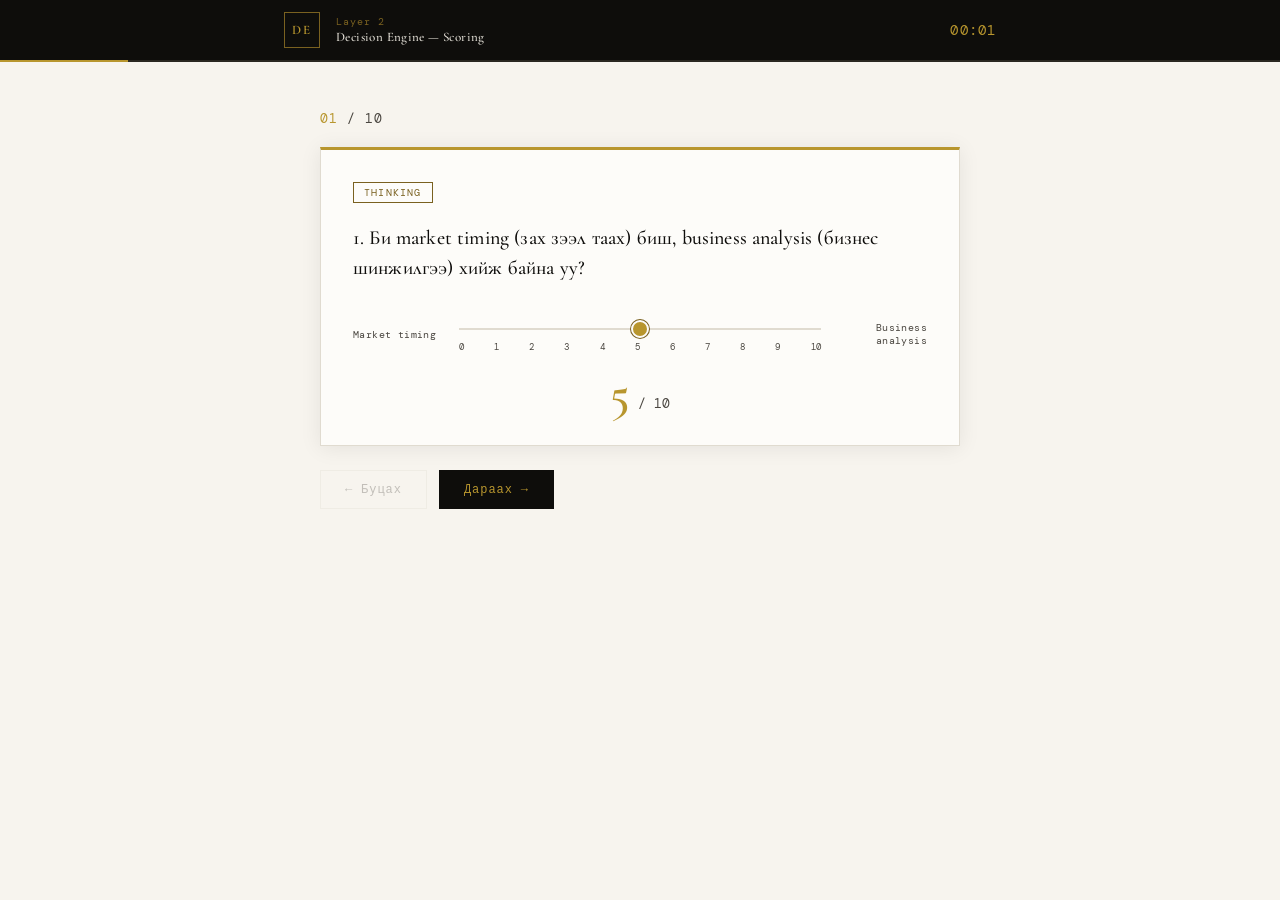
==== templates/index.html @ 74776eb3 "first commit" ====
<!DOCTYPE html>
<html lang="mn">
<head>
<meta charset="UTF-8">
<meta name="viewport" content="width=device-width, initial-scale=1.0">
<title>Decision Engine — Scoring</title>
<link rel="preconnect" href="https://fonts.googleapis.com">
<link href="https://fonts.googleapis.com/css2?family=Cormorant+Garamond:wght@400;500;600&family=DM+Mono:wght@300;400&display=swap" rel="stylesheet">
<link rel="stylesheet" href="/static/css/style.css">
</head>
<body>
<div class="app">

  <header class="app-header">
    <div class="header-inner">
      <div class="logo-mark">DE</div>
      <div class="header-title">
        <span class="header-layer">Layer 2</span>
        <span class="header-name">Decision Engine — Scoring</span>
      </div>
      <div class="header-timer" id="timer">00:00</div>
    </div>
    <div class="progress-track">
      <div class="progress-fill" id="progressFill"></div>
    </div>
  </header>

  <!-- QUIZ -->
  <main class="main" id="quizView">
    <div class="quiz-shell">
      <div class="q-counter">
        <span id="qNum">01</span><span class="q-total"> / 10</span>
      </div>
      <div class="q-card">
        <div class="q-meta-row">
          <span class="q-cat" id="qCat"></span>
        </div>
        <p class="q-text" id="qText"></p>
        <div class="hard-fail-notice" id="qHardFail" style="display:none;"></div>
        <div class="slider-wrap">
          <span class="slider-lo" id="sliderLo"></span>
          <div class="slider-track-wrap">
            <input type="range" min="0" max="10" step="1" value="5" id="slider" class="slider">
            <div class="slider-pips">
              <span>0</span><span>1</span><span>2</span><span>3</span><span>4</span>
              <span>5</span><span>6</span><span>7</span><span>8</span><span>9</span><span>10</span>
            </div>
          </div>
          <span class="slider-hi" id="sliderHi"></span>
        </div>
        <div class="score-display">
          <span class="score-num" id="scoreNum">5</span>
          <span class="score-label">/ 10</span>
        </div>
      </div>
      <div class="nav-row">
        <button class="btn btn-ghost" id="btnBack" onclick="goBack()">← Буцах</button>
        <button class="btn btn-primary" id="btnNext" onclick="goNext()">Дараах →</button>
      </div>
    </div>
  </main>

  <!-- RESULT -->
  <main class="main hidden" id="resultView">
    <div class="result-shell">

      <div class="result-hero">
        <div class="result-score-wrap">
          <svg class="score-ring" viewBox="0 0 120 120">
            <circle class="ring-bg" cx="60" cy="60" r="52"/>
            <circle class="ring-fill" id="ringFill" cx="60" cy="60" r="52"
              stroke-dasharray="326.7" stroke-dashoffset="326.7"/>
          </svg>
          <div class="result-score-inner">
            <span class="result-score-num" id="resScore">—</span>
            <span class="result-score-denom">/100</span>
          </div>
        </div>
        <div class="result-verdict">
          <div class="verdict-badge" id="verdictBadge"></div>
          <p class="verdict-interp" id="verdictInterp"></p>
        </div>
      </div>

      <div id="hardFailWrap" style="display:none; margin-bottom:1rem;"></div>

      <div class="result-grid">
        <section class="result-section">
          <h3 class="section-heading">Category breakdown</h3>
          <div id="catBreakdown"></div>
        </section>
        <section class="result-section">
          <h3 class="section-heading">Red flags</h3>
          <div id="flagsWrap"></div>
        </section>
        <section class="result-section full-width">
          <h3 class="section-heading">Action зөвлөгөө</h3>
          <div class="sizing-box" id="sizingBox"></div>
        </section>
        <section class="result-section full-width">
          <h3 class="section-heading">Асуулт бүрийн оноо</h3>
          <div class="q-scores-grid" id="qScoresGrid"></div>
        </section>
      </div>

      <div class="nav-row centered">
        <button class="btn btn-ghost" onclick="restart()">Дахин эхлэх</button>
      </div>
    </div>
  </main>

</div>
<script src="/static/js/main.js"></script>
</body>
</html>
---- static/css/style.css ----
/* ─── RESET & BASE ─────────────────────────────────────────── */
*, *::before, *::after { box-sizing: border-box; margin: 0; padding: 0; }

:root {
  --gold:        #B8962E;
  --gold-light:  #D4AF5A;
  --gold-dim:    #7A6120;
  --ink:         #0E0D0B;
  --ink-2:       #2A2720;
  --ink-3:       #4A4640;
  --parchment:   #F7F4EE;
  --parchment-2: #EDE9E0;
  --parchment-3: #E0DBD0;
  --white:       #FDFCF9;
  --danger:      #8B2020;
  --safe:        #1A4A2A;
  --caution:     #5A3A0A;
  --info:        #1A2D4A;

  --font-display: 'Cormorant Garamond', Georgia, serif;
  --font-mono:    'DM Mono', 'Courier New', monospace;

  --radius:  4px;
  --radius-lg: 8px;
  --shadow:  0 2px 20px rgba(14,13,11,0.08);
  --shadow-lg: 0 8px 40px rgba(14,13,11,0.14);
}

html { font-size: 16px; }

body {
  font-family: var(--font-display);
  background: var(--parchment);
  color: var(--ink);
  min-height: 100vh;
  letter-spacing: 0.01em;
}

.hidden { display: none !important; }

/* ─── LAYOUT ────────────────────────────────────────────────── */
.app { display: flex; flex-direction: column; min-height: 100vh; }

.main {
  flex: 1;
  display: flex;
  align-items: flex-start;
  justify-content: center;
  padding: 2rem 1rem 4rem;
}

/* ─── HEADER ────────────────────────────────────────────────── */
.app-header {
  background: var(--ink);
  position: sticky;
  top: 0;
  z-index: 100;
}

.header-inner {
  display: flex;
  align-items: center;
  gap: 1rem;
  padding: 0.75rem 1.5rem;
  max-width: 760px;
  margin: 0 auto;
  width: 100%;
}

.logo-mark {
  font-family: var(--font-display);
  font-size: 13px;
  font-weight: 600;
  letter-spacing: 0.15em;
  color: var(--gold);
  border: 1px solid var(--gold-dim);
  width: 36px;
  height: 36px;
  display: flex;
  align-items: center;
  justify-content: center;
  flex-shrink: 0;
}

.header-title {
  display: flex;
  flex-direction: column;
  gap: 1px;
  flex: 1;
}

.header-layer {
  font-family: var(--font-mono);
  font-size: 10px;
  color: var(--gold-dim);
  letter-spacing: 0.1em;
}

.header-name {
  font-size: 13px;
  font-weight: 500;
  color: var(--parchment-2);
  letter-spacing: 0.03em;
}

.header-timer {
  font-family: var(--font-mono);
  font-size: 14px;
  color: var(--gold);
  letter-spacing: 0.08em;
}

.progress-track {
  height: 2px;
  background: var(--ink-2);
}

.progress-fill {
  height: 100%;
  background: var(--gold);
  width: 0%;
  transition: width 0.4s ease;
}

/* ─── QUIZ SHELL ────────────────────────────────────────────── */
.quiz-shell {
  width: 100%;
  max-width: 640px;
  padding-top: 1rem;
}

.q-counter {
  font-family: var(--font-mono);
  font-size: 13px;
  color: var(--gold);
  letter-spacing: 0.08em;
  margin-bottom: 1.25rem;
}

.q-total { color: var(--ink-3); }

/* ─── QUESTION CARD ─────────────────────────────────────────── */
.q-card {
  background: var(--white);
  border: 1px solid var(--parchment-3);
  border-top: 3px solid var(--gold);
  padding: 2rem 2rem 1.75rem;
  box-shadow: var(--shadow);
  margin-bottom: 1.5rem;
}

.q-meta-row {
  display: flex;
  align-items: center;
  gap: 0.75rem;
  margin-bottom: 1.25rem;
}

.q-cat {
  font-family: var(--font-mono);
  font-size: 10px;
  letter-spacing: 0.12em;
  padding: 3px 10px;
  border: 1px solid var(--gold-dim);
  color: var(--gold-dim);
  text-transform: uppercase;
}

.q-dir {
  font-family: var(--font-mono);
  font-size: 10px;
  color: var(--ink-3);
  letter-spacing: 0.05em;
}

.q-text {
  font-size: 20px;
  font-weight: 500;
  line-height: 1.5;
  color: var(--ink);
  margin-bottom: 2rem;
}

/* ─── SLIDER ─────────────────────────────────────────────────── */
.slider-wrap {
  display: flex;
  align-items: center;
  gap: 1rem;
  margin-bottom: 1rem;
}

.slider-lo, .slider-hi {
  font-family: var(--font-mono);
  font-size: 10px;
  color: var(--ink-3);
  letter-spacing: 0.04em;
  width: 90px;
  flex-shrink: 0;
  line-height: 1.3;
}

.slider-hi { text-align: right; }

.slider-track-wrap { flex: 1; }

.slider {
  -webkit-appearance: none;
  width: 100%;
  height: 2px;
  background: var(--parchment-3);
  outline: none;
  cursor: pointer;
}

.slider::-webkit-slider-thumb {
  -webkit-appearance: none;
  width: 18px;
  height: 18px;
  border-radius: 50%;
  background: var(--gold);
  border: 2px solid var(--white);
  box-shadow: 0 0 0 1px var(--gold-dim);
  cursor: pointer;
  transition: transform 0.1s;
}

.slider::-webkit-slider-thumb:hover { transform: scale(1.15); }
.slider::-moz-range-thumb {
  width: 18px; height: 18px; border-radius: 50%;
  background: var(--gold); border: 2px solid var(--white);
  cursor: pointer;
}

.slider-pips {
  display: flex;
  justify-content: space-between;
  margin-top: 6px;
}

.slider-pips span {
  font-family: var(--font-mono);
  font-size: 9px;
  color: var(--ink-3);
}

.score-display {
  text-align: center;
  margin-top: 0.5rem;
}

.score-num {
  font-family: var(--font-display);
  font-size: 48px;
  font-weight: 600;
  color: var(--gold);
  line-height: 1;
}

.score-label {
  font-family: var(--font-mono);
  font-size: 13px;
  color: var(--ink-3);
  margin-left: 4px;
}

/* ─── NAV BUTTONS ────────────────────────────────────────────── */
.nav-row {
  display: flex;
  gap: 0.75rem;
}

.nav-row.centered { justify-content: center; margin-top: 2rem; }

.btn {
  padding: 0.65rem 1.5rem;
  font-family: var(--font-mono);
  font-size: 12px;
  letter-spacing: 0.08em;
  border: 1px solid;
  cursor: pointer;
  transition: all 0.15s;
}

.btn-ghost {
  background: transparent;
  border-color: var(--parchment-3);
  color: var(--ink-3);
}

.btn-ghost:hover {
  border-color: var(--ink-3);
  color: var(--ink);
}

.btn-ghost:disabled {
  opacity: 0.3;
  cursor: default;
}

.btn-primary {
  background: var(--ink);
  border-color: var(--ink);
  color: var(--gold);
}

.btn-primary:hover {
  background: var(--ink-2);
}

/* ─── RESULT SHELL ───────────────────────────────────────────── */
.result-shell {
  width: 100%;
  max-width: 760px;
  padding-top: 1rem;
}

/* ─── RESULT HERO ────────────────────────────────────────────── */
.result-hero {
  display: flex;
  gap: 2rem;
  align-items: center;
  background: var(--ink);
  padding: 2rem 2.5rem;
  margin-bottom: 1.5rem;
  box-shadow: var(--shadow-lg);
}

.result-score-wrap {
  position: relative;
  width: 120px;
  height: 120px;
  flex-shrink: 0;
}

.score-ring { width: 120px; height: 120px; transform: rotate(-90deg); }

.ring-bg { fill: none; stroke: var(--ink-2); stroke-width: 6; }
.ring-fill {
  fill: none;
  stroke: var(--gold);
  stroke-width: 6;
  stroke-linecap: butt;
  transition: stroke-dashoffset 1s ease;
}

.result-score-inner {
  position: absolute;
  inset: 0;
  display: flex;
  align-items: center;
  justify-content: center;
  flex-direction: column;
}

.result-score-num {
  font-family: var(--font-display);
  font-size: 32px;
  font-weight: 600;
  color: var(--gold);
  line-height: 1;
}

.result-score-denom {
  font-family: var(--font-mono);
  font-size: 11px;
  color: var(--gold-dim);
}

.result-verdict { flex: 1; }

.verdict-badge {
  display: inline-block;
  padding: 5px 16px;
  font-family: var(--font-mono);
  font-size: 11px;
  letter-spacing: 0.12em;
  border: 1px solid;
  margin-bottom: 0.75rem;
}

.badge-go    { border-color: #4A8A5A; color: #7AC98A; }
.badge-watch { border-color: #8A6A1A; color: #D4A03A; }
.badge-hold  { border-color: #2A4A7A; color: #6A9ACA; }
.badge-nogo  { border-color: #8A2A2A; color: #CA6A6A; }

.verdict-interp {
  font-size: 15px;
  line-height: 1.6;
  color: var(--parchment-2);
  font-weight: 400;
}

/* ─── RESULT GRID ────────────────────────────────────────────── */
.result-grid {
  display: grid;
  grid-template-columns: 1fr 1fr;
  gap: 1rem;
  margin-bottom: 1rem;
}

.result-section {
  background: var(--white);
  border: 1px solid var(--parchment-3);
  padding: 1.25rem 1.5rem;
  box-shadow: var(--shadow);
}

.result-section.full-width { grid-column: 1 / -1; }

.section-heading {
  font-family: var(--font-mono);
  font-size: 10px;
  letter-spacing: 0.12em;
  color: var(--gold-dim);
  text-transform: uppercase;
  margin-bottom: 1rem;
  padding-bottom: 0.5rem;
  border-bottom: 1px solid var(--parchment-3);
}

/* ─── CATEGORY BARS ──────────────────────────────────────────── */
.cat-row {
  display: flex;
  align-items: center;
  gap: 0.75rem;
  margin-bottom: 0.75rem;
}

.cat-label {
  font-family: var(--font-mono);
  font-size: 11px;
  color: var(--ink-2);
  width: 100px;
  flex-shrink: 0;
}

.cat-bar-track {
  flex: 1;
  height: 3px;
  background: var(--parchment-3);
}

.cat-bar-fill {
  height: 100%;
  background: var(--gold);
  transition: width 0.8s ease;
}

.cat-score-val {
  font-family: var(--font-mono);
  font-size: 11px;
  color: var(--gold-dim);
  width: 44px;
  text-align: right;
}

/* ─── FLAGS ──────────────────────────────────────────────────── */
.flag-item {
  font-family: var(--font-mono);
  font-size: 11px;
  color: var(--danger);
  padding: 6px 10px;
  border-left: 2px solid var(--danger);
  background: #FBF0F0;
  margin-bottom: 6px;
  letter-spacing: 0.03em;
  line-height: 1.5;
}

.no-flags {
  font-family: var(--font-mono);
  font-size: 11px;
  color: var(--safe);
  padding: 6px 10px;
  border-left: 2px solid var(--safe);
  background: #F0F7F2;
}

/* ─── SIZING ─────────────────────────────────────────────────── */
.sizing-box {
  font-size: 16px;
  color: var(--ink-2);
  line-height: 1.7;
  padding: 0.75rem 1rem;
  border-left: 3px solid var(--gold);
  background: var(--parchment-2);
}

/* ─── Q SCORES ───────────────────────────────────────────────── */
.q-scores-grid {
  display: grid;
  grid-template-columns: 1fr 1fr;
  gap: 6px;
}

.qs-item {
  display: flex;
  justify-content: space-between;
  align-items: center;
  padding: 5px 8px;
  background: var(--parchment-2);
  font-family: var(--font-mono);
  font-size: 11px;
}

.qs-key { color: var(--ink-3); }
.qs-val { color: var(--gold-dim); font-weight: 400; }

/* ─── RESPONSIVE ─────────────────────────────────────────────── */
@media (max-width: 600px) {
  .result-hero { flex-direction: column; align-items: flex-start; gap: 1rem; padding: 1.5rem; }
  .result-grid { grid-template-columns: 1fr; }
  .result-section.full-width { grid-column: auto; }
  .q-text { font-size: 17px; }
  .slider-lo, .slider-hi { width: 70px; font-size: 9px; }
  .q-scores-grid { grid-template-columns: 1fr; }
}

/* ─── HARD FAIL NOTICE ───────────────────────────────────────── */
.hard-fail-notice {
  font-family: var(--font-mono);
  font-size: 11px;
  color: #8B2020;
  background: #FBF0F0;
  border-left: 2px solid #8B2020;
  padding: 6px 10px;
  margin-bottom: 1.25rem;
  letter-spacing: 0.03em;
}

/* ─── HARD FAIL RESULT ───────────────────────────────────────── */
.hardfail-item {
  font-family: var(--font-mono);
  font-size: 11px;
  color: #8B2020;
  padding: 6px 10px;
  border-left: 3px solid #8B2020;
  background: #FBF0F0;
  margin-bottom: 6px;
  letter-spacing: 0.03em;
  text-transform: uppercase;
}

#hardFailWrap .section-heading {
  font-family: var(--font-mono);
  font-size: 10px;
  letter-spacing: 0.12em;
  color: #8B2020;
  text-transform: uppercase;
  margin-bottom: 0.75rem;
}

/* ─── Q SCORE HARD FAIL HIGHLIGHT ────────────────────────────── */
.qs-item.qs-hardfail {
  background: #FBF0F0;
}
.qs-item.qs-hardfail .qs-val {
  color: #8B2020;
}
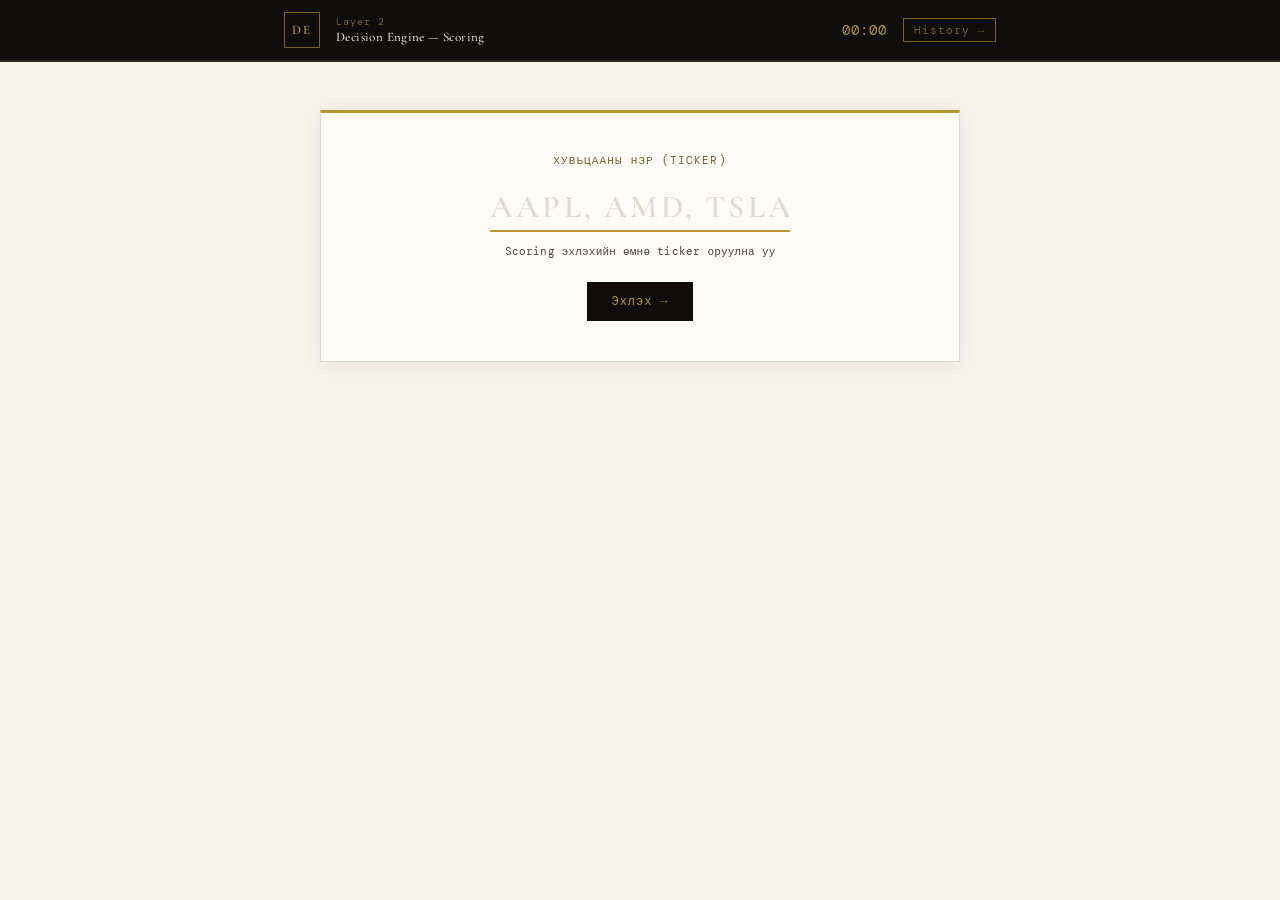
==== commit 26faab1a: "add history" ====
--- a/templates/index.html
+++ b/templates/index.html
@@ -18,18 +18,34 @@
         <span class="header-layer">Layer 2</span>
         <span class="header-name">Decision Engine — Scoring</span>
       </div>
-      <div class="header-timer" id="timer">00:00</div>
+      <div class="header-right">
+        <div class="header-timer" id="timer">00:00</div>
+        <a href="/history" class="history-link">History →</a>
+      </div>
     </div>
     <div class="progress-track">
       <div class="progress-fill" id="progressFill"></div>
     </div>
   </header>
 
+  <!-- TICKER INPUT -->
+  <main class="main" id="tickerView">
+    <div class="quiz-shell">
+      <div class="ticker-card">
+        <p class="ticker-label">Хувьцааны нэр (Ticker)</p>
+        <input type="text" id="tickerInput" class="ticker-input" placeholder="AAPL, AMD, TSLA ..." maxlength="10" autocomplete="off">
+        <p class="ticker-hint">Scoring эхлэхийн өмнө ticker оруулна уу</p>
+        <button class="btn btn-primary" onclick="startQuiz()">Эхлэх →</button>
+      </div>
+    </div>
+  </main>
+
   <!-- QUIZ -->
-  <main class="main" id="quizView">
+  <main class="main hidden" id="quizView">
     <div class="quiz-shell">
       <div class="q-counter">
         <span id="qNum">01</span><span class="q-total"> / 10</span>
+        <span class="q-ticker" id="qTicker"></span>
       </div>
       <div class="q-card">
         <div class="q-meta-row">
@@ -63,7 +79,6 @@
   <!-- RESULT -->
   <main class="main hidden" id="resultView">
     <div class="result-shell">
-
       <div class="result-hero">
         <div class="result-score-wrap">
           <svg class="score-ring" viewBox="0 0 120 120">
@@ -77,6 +92,7 @@
           </div>
         </div>
         <div class="result-verdict">
+          <div class="result-ticker-badge" id="resTicker"></div>
           <div class="verdict-badge" id="verdictBadge"></div>
           <p class="verdict-interp" id="verdictInterp"></p>
         </div>
@@ -105,6 +121,7 @@
 
       <div class="nav-row centered">
         <button class="btn btn-ghost" onclick="restart()">Дахин эхлэх</button>
+        <a href="/history" class="btn btn-primary">History харах →</a>
       </div>
     </div>
   </main>
--- a/static/css/style.css
+++ b/static/css/style.css
@@ -557,3 +557,217 @@
 .qs-item.qs-hardfail .qs-val {
   color: #8B2020;
 }
+
+/* ─── TICKER INPUT ───────────────────────────────────────────── */
+.ticker-card {
+  background: var(--white);
+  border: 1px solid var(--parchment-3);
+  border-top: 3px solid var(--gold);
+  padding: 2.5rem 2rem;
+  box-shadow: var(--shadow);
+  text-align: center;
+}
+
+.ticker-label {
+  font-family: var(--font-mono);
+  font-size: 11px;
+  letter-spacing: 0.1em;
+  color: var(--gold-dim);
+  text-transform: uppercase;
+  margin-bottom: 1rem;
+}
+
+.ticker-input {
+  font-family: var(--font-display);
+  font-size: 32px;
+  font-weight: 600;
+  color: var(--ink);
+  border: none;
+  border-bottom: 2px solid var(--gold);
+  background: transparent;
+  text-align: center;
+  width: 100%;
+  max-width: 300px;
+  outline: none;
+  padding: 0.25rem 0;
+  letter-spacing: 0.1em;
+  text-transform: uppercase;
+  margin-bottom: 0.75rem;
+}
+
+.ticker-input::placeholder { color: var(--parchment-3); }
+
+.ticker-hint {
+  font-family: var(--font-mono);
+  font-size: 11px;
+  color: var(--ink-3);
+  margin-bottom: 1.5rem;
+}
+
+/* ─── HEADER RIGHT ───────────────────────────────────────────── */
+.header-right {
+  display: flex;
+  align-items: center;
+  gap: 1rem;
+}
+
+.history-link {
+  font-family: var(--font-mono);
+  font-size: 11px;
+  color: var(--gold-dim);
+  text-decoration: none;
+  letter-spacing: 0.08em;
+  border: 1px solid var(--gold-dim);
+  padding: 4px 10px;
+}
+
+.history-link:hover { color: var(--gold); border-color: var(--gold); }
+
+/* ─── QUIZ TICKER BADGE ──────────────────────────────────────── */
+.q-ticker {
+  font-family: var(--font-mono);
+  font-size: 12px;
+  color: var(--gold);
+  margin-left: auto;
+  letter-spacing: 0.1em;
+}
+
+/* ─── RESULT TICKER ──────────────────────────────────────────── */
+.result-ticker-badge {
+  font-family: var(--font-mono);
+  font-size: 13px;
+  color: var(--gold);
+  letter-spacing: 0.12em;
+  margin-bottom: 6px;
+}
+
+/* ─── HISTORY PAGE ───────────────────────────────────────────── */
+.search-row {
+  display: flex;
+  gap: 0.75rem;
+  align-items: center;
+  margin-bottom: 1.5rem;
+  flex-wrap: wrap;
+}
+
+.history-summary {
+  font-family: var(--font-mono);
+  font-size: 11px;
+  color: var(--gold-dim);
+  margin-bottom: 1rem;
+  letter-spacing: 0.06em;
+  display: flex;
+  gap: 0.75rem;
+  align-items: center;
+}
+
+.h-count { color: var(--ink-3); }
+.h-ticker { color: var(--gold); }
+
+.history-card {
+  background: var(--white);
+  border: 1px solid var(--parchment-3);
+  border-left: 3px solid var(--gold-dim);
+  padding: 1.25rem 1.5rem;
+  margin-bottom: 1rem;
+  box-shadow: var(--shadow);
+}
+
+.history-card-header {
+  display: flex;
+  align-items: center;
+  gap: 0.75rem;
+  flex-wrap: wrap;
+  margin-bottom: 0.75rem;
+}
+
+.h-ticker-badge {
+  font-family: var(--font-mono);
+  font-size: 13px;
+  font-weight: 400;
+  color: var(--gold);
+  letter-spacing: 0.1em;
+  border: 1px solid var(--gold-dim);
+  padding: 2px 10px;
+}
+
+.h-date {
+  font-family: var(--font-mono);
+  font-size: 11px;
+  color: var(--ink-3);
+}
+
+.h-score {
+  font-family: var(--font-display);
+  font-size: 20px;
+  font-weight: 600;
+  color: var(--gold);
+  margin-left: auto;
+}
+
+.h-decision { font-size: 11px !important; padding: 3px 10px !important; }
+
+.h-interp {
+  font-size: 14px;
+  color: var(--ink-2);
+  line-height: 1.6;
+  margin-bottom: 0.75rem;
+}
+
+.h-flags {
+  display: flex;
+  flex-wrap: wrap;
+  gap: 6px;
+  margin-bottom: 0.5rem;
+}
+
+.h-flag-item {
+  font-family: var(--font-mono);
+  font-size: 10px;
+  color: var(--danger);
+  background: #FBF0F0;
+  border: 1px solid #E8CCCC;
+  padding: 2px 8px;
+  letter-spacing: 0.03em;
+}
+
+.h-hardflags {
+  display: flex;
+  flex-wrap: wrap;
+  gap: 6px;
+  margin-bottom: 0.5rem;
+}
+
+.h-hardfail-item {
+  font-family: var(--font-mono);
+  font-size: 10px;
+  color: #8B2020;
+  background: #FBF0F0;
+  border-left: 2px solid #8B2020;
+  padding: 2px 8px;
+}
+
+.h-answers {
+  display: flex;
+  flex-wrap: wrap;
+  gap: 6px;
+  margin-top: 0.75rem;
+  padding-top: 0.75rem;
+  border-top: 1px solid var(--parchment-3);
+}
+
+.h-ans-item {
+  font-family: var(--font-mono);
+  font-size: 10px;
+  color: var(--ink-3);
+  background: var(--parchment-2);
+  padding: 2px 8px;
+}
+
+.empty-state {
+  text-align: center;
+  padding: 3rem;
+  font-family: var(--font-mono);
+  font-size: 13px;
+  color: var(--ink-3);
+}
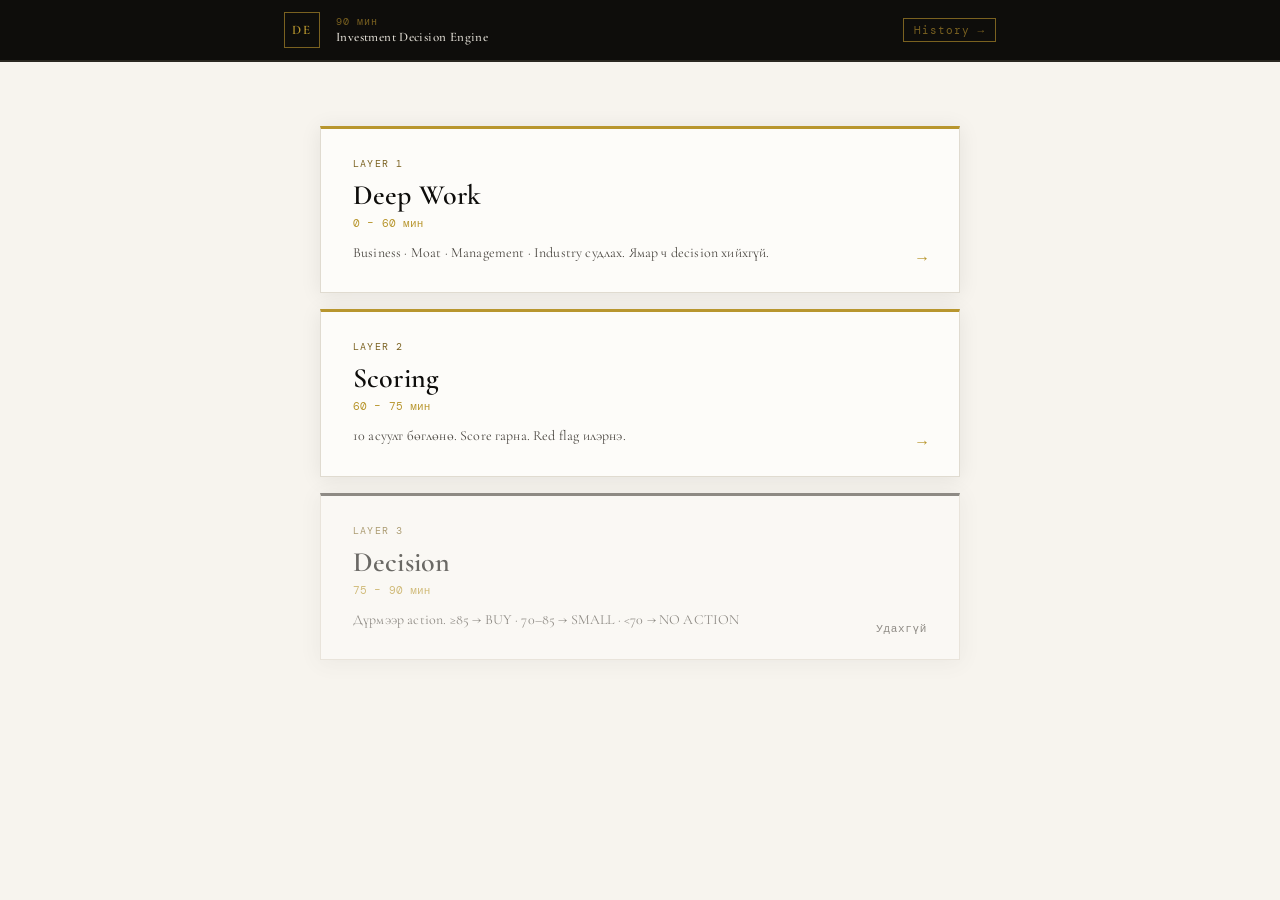
==== commit e7833b45: "add Layer 1 Deep Work" ====
--- a/templates/index.html
+++ b/templates/index.html
@@ -3,130 +3,58 @@
 <head>
 <meta charset="UTF-8">
 <meta name="viewport" content="width=device-width, initial-scale=1.0">
-<title>Decision Engine — Scoring</title>
+<title>Decision Engine</title>
 <link rel="preconnect" href="https://fonts.googleapis.com">
 <link href="https://fonts.googleapis.com/css2?family=Cormorant+Garamond:wght@400;500;600&family=DM+Mono:wght@300;400&display=swap" rel="stylesheet">
 <link rel="stylesheet" href="/static/css/style.css">
 </head>
 <body>
 <div class="app">
-
   <header class="app-header">
     <div class="header-inner">
       <div class="logo-mark">DE</div>
       <div class="header-title">
-        <span class="header-layer">Layer 2</span>
-        <span class="header-name">Decision Engine — Scoring</span>
+        <span class="header-layer">90 мин</span>
+        <span class="header-name">Investment Decision Engine</span>
       </div>
       <div class="header-right">
-        <div class="header-timer" id="timer">00:00</div>
         <a href="/history" class="history-link">History →</a>
       </div>
     </div>
-    <div class="progress-track">
-      <div class="progress-fill" id="progressFill"></div>
-    </div>
+    <div class="progress-track"><div class="progress-fill" style="width:0%"></div></div>
   </header>
 
-  <!-- TICKER INPUT -->
-  <main class="main" id="tickerView">
+  <main class="main">
     <div class="quiz-shell">
-      <div class="ticker-card">
-        <p class="ticker-label">Хувьцааны нэр (Ticker)</p>
-        <input type="text" id="tickerInput" class="ticker-input" placeholder="AAPL, AMD, TSLA ..." maxlength="10" autocomplete="off">
-        <p class="ticker-hint">Scoring эхлэхийн өмнө ticker оруулна уу</p>
-        <button class="btn btn-primary" onclick="startQuiz()">Эхлэх →</button>
+      <div class="home-grid">
+
+        <a href="/deep-work" class="home-card">
+          <div class="home-card-layer">Layer 1</div>
+          <div class="home-card-title">Deep Work</div>
+          <div class="home-card-time">0 – 60 мин</div>
+          <div class="home-card-desc">Business · Moat · Management · Industry судлах. Ямар ч decision хийхгүй.</div>
+          <div class="home-card-arrow">→</div>
+        </a>
+
+        <a href="/scoring" class="home-card">
+          <div class="home-card-layer">Layer 2</div>
+          <div class="home-card-title">Scoring</div>
+          <div class="home-card-time">60 – 75 мин</div>
+          <div class="home-card-desc">10 асуулт бөглөнө. Score гарна. Red flag илэрнэ.</div>
+          <div class="home-card-arrow">→</div>
+        </a>
+
+        <a href="/history" class="home-card home-card-muted">
+          <div class="home-card-layer">Layer 3</div>
+          <div class="home-card-title">Decision</div>
+          <div class="home-card-time">75 – 90 мин</div>
+          <div class="home-card-desc">Дүрмээр action. ≥85 → BUY · 70–85 → SMALL · &lt;70 → NO ACTION</div>
+          <div class="home-card-arrow coming">Удахгүй</div>
+        </a>
+
       </div>
     </div>
   </main>
-
-  <!-- QUIZ -->
-  <main class="main hidden" id="quizView">
-    <div class="quiz-shell">
-      <div class="q-counter">
-        <span id="qNum">01</span><span class="q-total"> / 10</span>
-        <span class="q-ticker" id="qTicker"></span>
-      </div>
-      <div class="q-card">
-        <div class="q-meta-row">
-          <span class="q-cat" id="qCat"></span>
-        </div>
-        <p class="q-text" id="qText"></p>
-        <div class="hard-fail-notice" id="qHardFail" style="display:none;"></div>
-        <div class="slider-wrap">
-          <span class="slider-lo" id="sliderLo"></span>
-          <div class="slider-track-wrap">
-            <input type="range" min="0" max="10" step="1" value="5" id="slider" class="slider">
-            <div class="slider-pips">
-              <span>0</span><span>1</span><span>2</span><span>3</span><span>4</span>
-              <span>5</span><span>6</span><span>7</span><span>8</span><span>9</span><span>10</span>
-            </div>
-          </div>
-          <span class="slider-hi" id="sliderHi"></span>
-        </div>
-        <div class="score-display">
-          <span class="score-num" id="scoreNum">5</span>
-          <span class="score-label">/ 10</span>
-        </div>
-      </div>
-      <div class="nav-row">
-        <button class="btn btn-ghost" id="btnBack" onclick="goBack()">← Буцах</button>
-        <button class="btn btn-primary" id="btnNext" onclick="goNext()">Дараах →</button>
-      </div>
-    </div>
-  </main>
-
-  <!-- RESULT -->
-  <main class="main hidden" id="resultView">
-    <div class="result-shell">
-      <div class="result-hero">
-        <div class="result-score-wrap">
-          <svg class="score-ring" viewBox="0 0 120 120">
-            <circle class="ring-bg" cx="60" cy="60" r="52"/>
-            <circle class="ring-fill" id="ringFill" cx="60" cy="60" r="52"
-              stroke-dasharray="326.7" stroke-dashoffset="326.7"/>
-          </svg>
-          <div class="result-score-inner">
-            <span class="result-score-num" id="resScore">—</span>
-            <span class="result-score-denom">/100</span>
-          </div>
-        </div>
-        <div class="result-verdict">
-          <div class="result-ticker-badge" id="resTicker"></div>
-          <div class="verdict-badge" id="verdictBadge"></div>
-          <p class="verdict-interp" id="verdictInterp"></p>
-        </div>
-      </div>
-
-      <div id="hardFailWrap" style="display:none; margin-bottom:1rem;"></div>
-
-      <div class="result-grid">
-        <section class="result-section">
-          <h3 class="section-heading">Category breakdown</h3>
-          <div id="catBreakdown"></div>
-        </section>
-        <section class="result-section">
-          <h3 class="section-heading">Red flags</h3>
-          <div id="flagsWrap"></div>
-        </section>
-        <section class="result-section full-width">
-          <h3 class="section-heading">Action зөвлөгөө</h3>
-          <div class="sizing-box" id="sizingBox"></div>
-        </section>
-        <section class="result-section full-width">
-          <h3 class="section-heading">Асуулт бүрийн оноо</h3>
-          <div class="q-scores-grid" id="qScoresGrid"></div>
-        </section>
-      </div>
-
-      <div class="nav-row centered">
-        <button class="btn btn-ghost" onclick="restart()">Дахин эхлэх</button>
-        <a href="/history" class="btn btn-primary">History харах →</a>
-      </div>
-    </div>
-  </main>
-
 </div>
-<script src="/static/js/main.js"></script>
 </body>
 </html>
--- a/static/css/style.css
+++ b/static/css/style.css
@@ -771,3 +771,135 @@
   font-size: 13px;
   color: var(--ink-3);
 }
+
+/* ─── HOME GRID ──────────────────────────────────────────────── */
+.home-grid {
+  display: grid;
+  grid-template-columns: 1fr;
+  gap: 1rem;
+  padding-top: 1rem;
+}
+
+.home-card {
+  display: block;
+  text-decoration: none;
+  background: var(--white);
+  border: 1px solid var(--parchment-3);
+  border-top: 3px solid var(--gold);
+  padding: 1.75rem 2rem;
+  box-shadow: var(--shadow);
+  transition: box-shadow 0.15s, border-color 0.15s;
+  position: relative;
+}
+
+.home-card:hover { box-shadow: var(--shadow-lg); border-top-color: var(--gold-light); }
+.home-card-muted { border-top-color: var(--ink-3); opacity: 0.6; pointer-events: none; }
+
+.home-card-layer {
+  font-family: var(--font-mono);
+  font-size: 10px;
+  letter-spacing: 0.12em;
+  color: var(--gold-dim);
+  text-transform: uppercase;
+  margin-bottom: 0.5rem;
+}
+
+.home-card-title {
+  font-family: var(--font-display);
+  font-size: 28px;
+  font-weight: 600;
+  color: var(--ink);
+  margin-bottom: 0.25rem;
+}
+
+.home-card-time {
+  font-family: var(--font-mono);
+  font-size: 11px;
+  color: var(--gold);
+  margin-bottom: 0.75rem;
+}
+
+.home-card-desc {
+  font-size: 14px;
+  color: var(--ink-3);
+  line-height: 1.6;
+}
+
+.home-card-arrow {
+  position: absolute;
+  bottom: 1.5rem;
+  right: 2rem;
+  font-family: var(--font-mono);
+  font-size: 16px;
+  color: var(--gold);
+}
+
+.home-card-arrow.coming {
+  font-size: 11px;
+  color: var(--ink-3);
+  letter-spacing: 0.06em;
+}
+
+/* ─── DEEP WORK ──────────────────────────────────────────────── */
+.phase-header { margin-bottom: 1.5rem; }
+
+.phase-title {
+  font-family: var(--font-display);
+  font-size: 22px;
+  font-weight: 500;
+  color: var(--ink);
+  margin-bottom: 1rem;
+}
+
+.phase-timer-wrap {
+  display: flex;
+  align-items: center;
+  gap: 1rem;
+}
+
+.phase-timer-bar {
+  flex: 1;
+  height: 3px;
+  background: var(--parchment-3);
+}
+
+.phase-timer-fill {
+  height: 100%;
+  background: var(--gold);
+  transition: width 1s linear;
+}
+
+.phase-timer-label {
+  font-family: var(--font-mono);
+  font-size: 13px;
+  color: var(--gold);
+  min-width: 48px;
+}
+
+.dw-textarea {
+  width: 100%;
+  min-height: 100px;
+  font-family: var(--font-display);
+  font-size: 15px;
+  color: var(--ink);
+  background: var(--parchment-2);
+  border: 1px solid var(--parchment-3);
+  border-radius: var(--radius);
+  padding: 0.75rem 1rem;
+  resize: vertical;
+  outline: none;
+  line-height: 1.6;
+}
+
+.dw-textarea:focus { border-color: var(--gold-dim); }
+
+.thesis-box {
+  font-family: var(--font-mono);
+  font-size: 12px;
+  line-height: 1.9;
+  color: var(--ink-2);
+  background: var(--parchment-2);
+  border-left: 3px solid var(--gold);
+  padding: 1rem 1.25rem;
+  white-space: pre-wrap;
+}
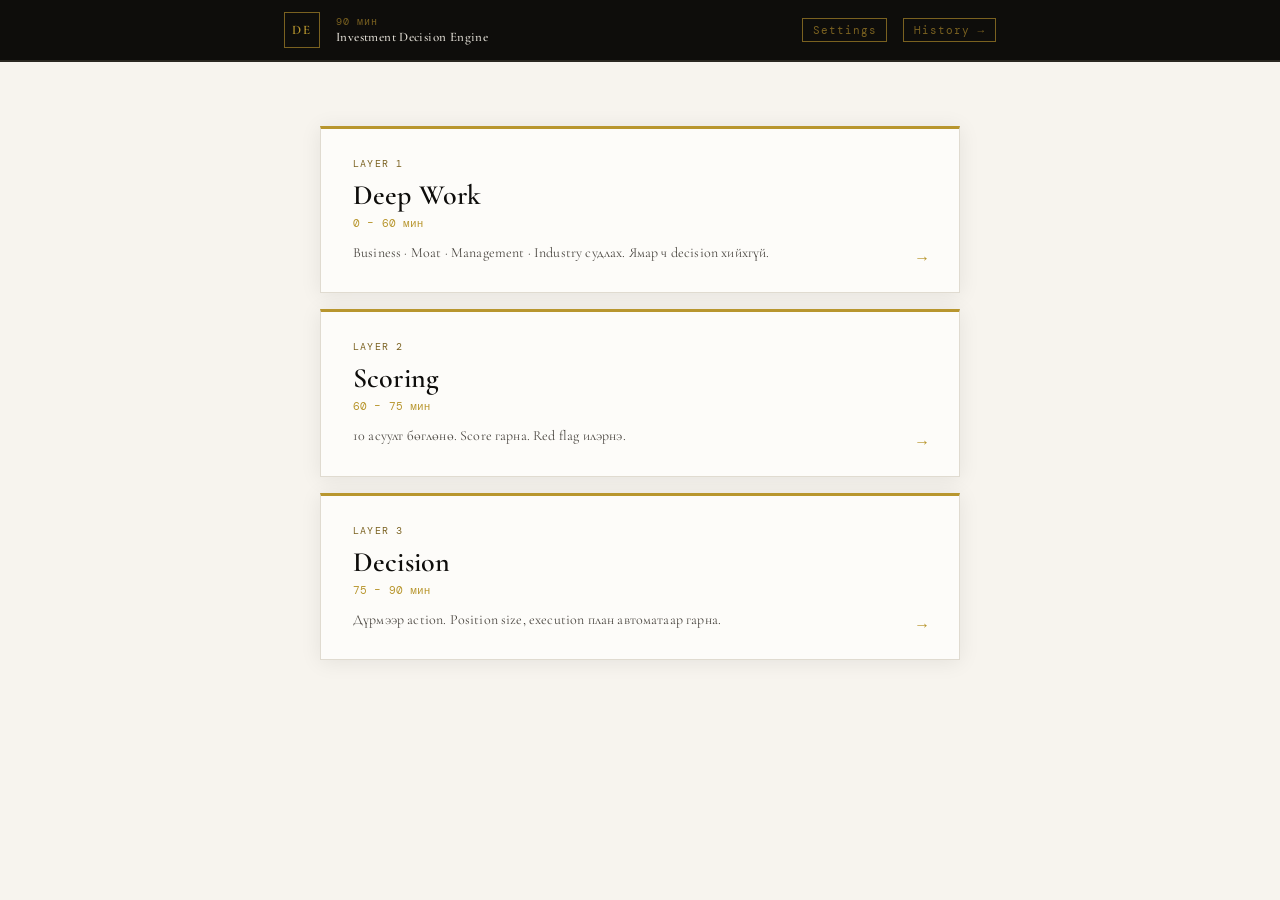
==== commit a97558d1: "add Layer 3 decision and settings" ====
--- a/templates/index.html
+++ b/templates/index.html
@@ -18,6 +18,7 @@
         <span class="header-name">Investment Decision Engine</span>
       </div>
       <div class="header-right">
+        <a href="/settings" class="history-link">Settings</a>
         <a href="/history" class="history-link">History →</a>
       </div>
     </div>
@@ -44,12 +45,12 @@
           <div class="home-card-arrow">→</div>
         </a>
 
-        <a href="/history" class="home-card home-card-muted">
+        <a href="/decision" class="home-card">
           <div class="home-card-layer">Layer 3</div>
           <div class="home-card-title">Decision</div>
           <div class="home-card-time">75 – 90 мин</div>
-          <div class="home-card-desc">Дүрмээр action. ≥85 → BUY · 70–85 → SMALL · &lt;70 → NO ACTION</div>
-          <div class="home-card-arrow coming">Удахгүй</div>
+          <div class="home-card-desc">Дүрмээр action. Position size, execution план автоматаар гарна.</div>
+          <div class="home-card-arrow">→</div>
         </a>
 
       </div>
--- a/static/css/style.css
+++ b/static/css/style.css
@@ -903,3 +903,76 @@
   padding: 1rem 1.25rem;
   white-space: pre-wrap;
 }
+
+/* ─── DELETE BUTTON ──────────────────────────────────────────── */
+.delete-btn {
+  font-family: var(--font-mono);
+  font-size: 10px;
+  letter-spacing: 0.06em;
+  color: var(--danger);
+  background: transparent;
+  border: 1px solid var(--danger);
+  padding: 2px 10px;
+  cursor: pointer;
+  margin-left: auto;
+  transition: all 0.15s;
+}
+.delete-btn:hover {
+  background: var(--danger);
+  color: var(--white);
+}
+
+/* ─── ELAPSED TIME ───────────────────────────────────────────── */
+.h-elapsed {
+  font-family: var(--font-mono);
+  font-size: 11px;
+  color: var(--gold);
+  letter-spacing: 0.06em;
+}
+
+/* ─── SETTINGS ───────────────────────────────────────────────── */
+.settings-label {
+  font-family: var(--font-mono);
+  font-size: 10px;
+  letter-spacing: 0.1em;
+  color: var(--gold-dim);
+  text-transform: uppercase;
+  display: block;
+  margin-bottom: 0.5rem;
+}
+
+.settings-input {
+  font-family: var(--font-display);
+  font-size: 20px;
+  color: var(--ink);
+  border: none;
+  border-bottom: 1px solid var(--parchment-3);
+  background: transparent;
+  width: 100%;
+  outline: none;
+  padding: 0.25rem 0;
+}
+
+.settings-input:focus { border-bottom-color: var(--gold); }
+
+.risk-options {
+  display: flex;
+  gap: 0.75rem;
+  margin-top: 0.5rem;
+}
+
+.risk-option {
+  font-family: var(--font-mono);
+  font-size: 11px;
+  letter-spacing: 0.06em;
+  padding: 6px 14px;
+  border: 1px solid var(--parchment-3);
+  cursor: pointer;
+  color: var(--ink-3);
+}
+
+.risk-option input { display: none; }
+.risk-option.risk-active, .risk-option:has(input:checked) {
+  border-color: var(--gold);
+  color: var(--gold);
+}
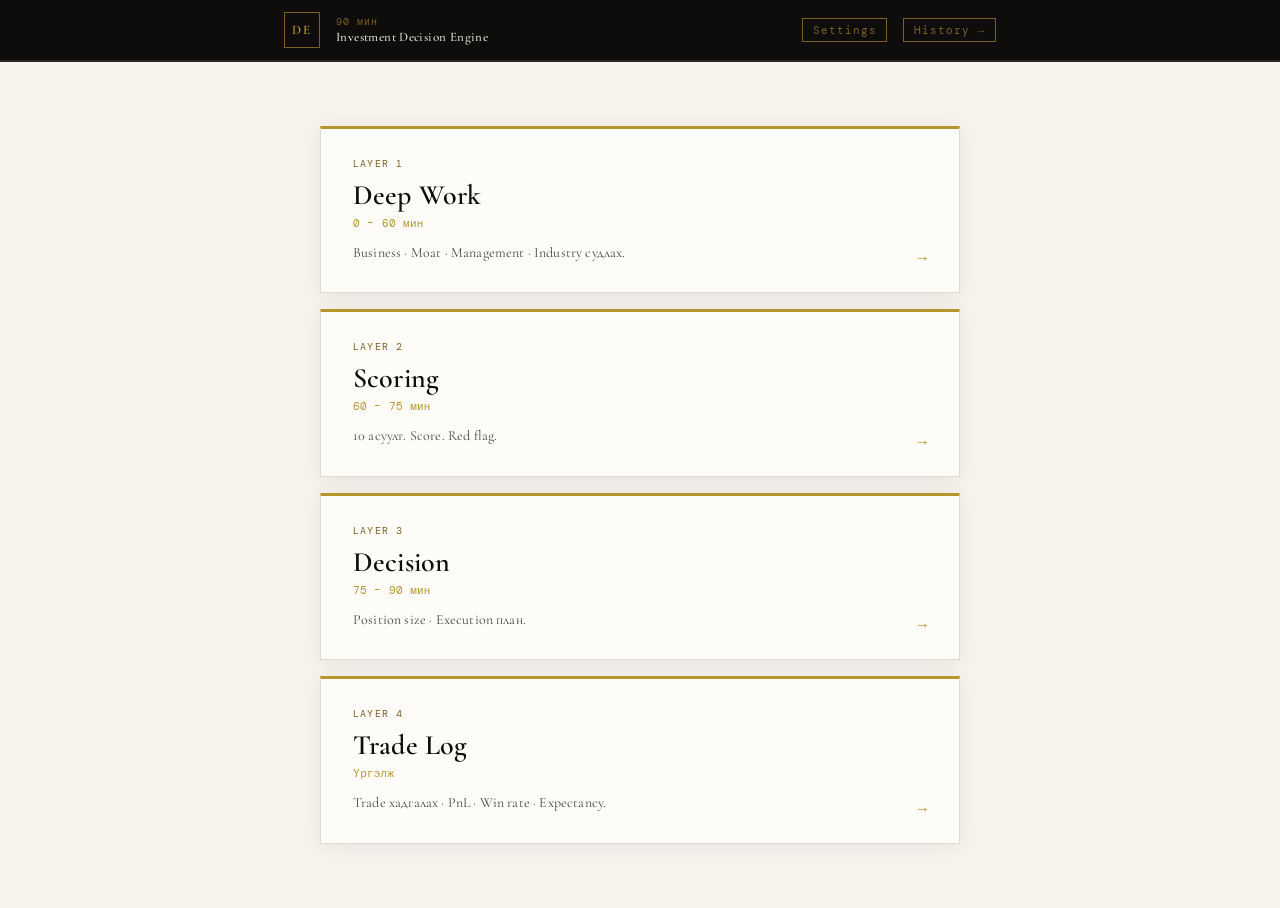
==== commit 4a14c2ff: "add Layer 4 trade log" ====
--- a/templates/index.html
+++ b/templates/index.html
@@ -33,7 +33,7 @@
           <div class="home-card-layer">Layer 1</div>
           <div class="home-card-title">Deep Work</div>
           <div class="home-card-time">0 – 60 мин</div>
-          <div class="home-card-desc">Business · Moat · Management · Industry судлах. Ямар ч decision хийхгүй.</div>
+          <div class="home-card-desc">Business · Moat · Management · Industry судлах.</div>
           <div class="home-card-arrow">→</div>
         </a>
 
@@ -41,7 +41,7 @@
           <div class="home-card-layer">Layer 2</div>
           <div class="home-card-title">Scoring</div>
           <div class="home-card-time">60 – 75 мин</div>
-          <div class="home-card-desc">10 асуулт бөглөнө. Score гарна. Red flag илэрнэ.</div>
+          <div class="home-card-desc">10 асуулт. Score. Red flag.</div>
           <div class="home-card-arrow">→</div>
         </a>
 
@@ -49,7 +49,15 @@
           <div class="home-card-layer">Layer 3</div>
           <div class="home-card-title">Decision</div>
           <div class="home-card-time">75 – 90 мин</div>
-          <div class="home-card-desc">Дүрмээр action. Position size, execution план автоматаар гарна.</div>
+          <div class="home-card-desc">Position size · Execution план.</div>
+          <div class="home-card-arrow">→</div>
+        </a>
+
+        <a href="/trade-log" class="home-card">
+          <div class="home-card-layer">Layer 4</div>
+          <div class="home-card-title">Trade Log</div>
+          <div class="home-card-time">Үргэлж</div>
+          <div class="home-card-desc">Trade хадгалах · PnL · Win rate · Expectancy.</div>
           <div class="home-card-arrow">→</div>
         </a>
 
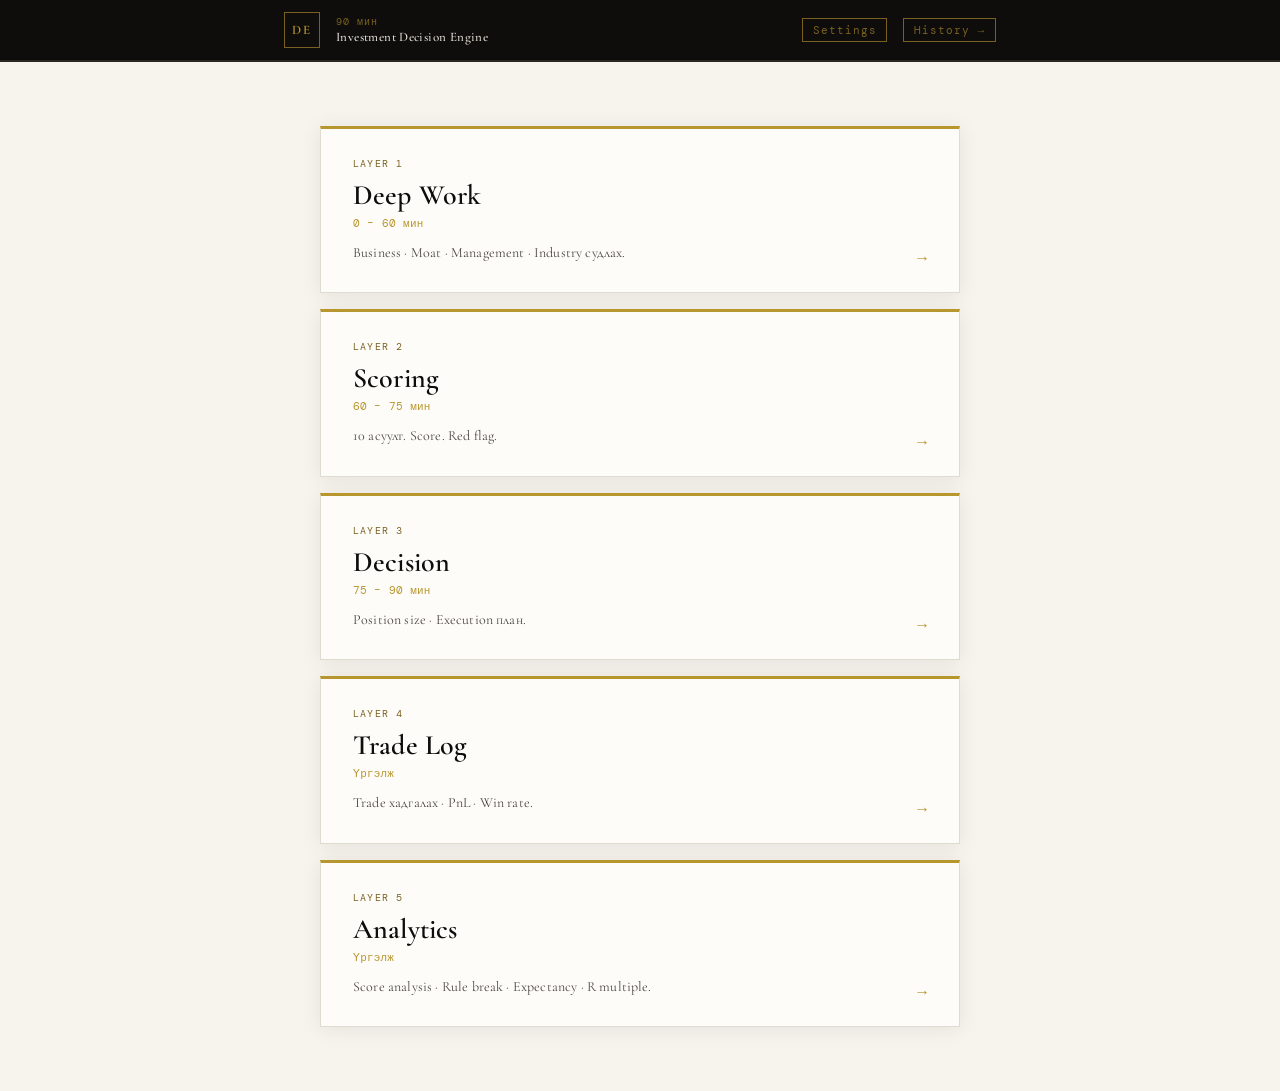
==== commit 5a6ede84: "add Layer 5 analytics" ====
--- a/templates/index.html
+++ b/templates/index.html
@@ -57,7 +57,15 @@
           <div class="home-card-layer">Layer 4</div>
           <div class="home-card-title">Trade Log</div>
           <div class="home-card-time">Үргэлж</div>
-          <div class="home-card-desc">Trade хадгалах · PnL · Win rate · Expectancy.</div>
+          <div class="home-card-desc">Trade хадгалах · PnL · Win rate.</div>
+          <div class="home-card-arrow">→</div>
+        </a>
+
+        <a href="/analytics" class="home-card">
+          <div class="home-card-layer">Layer 5</div>
+          <div class="home-card-title">Analytics</div>
+          <div class="home-card-time">Үргэлж</div>
+          <div class="home-card-desc">Score analysis · Rule break · Expectancy · R multiple.</div>
           <div class="home-card-arrow">→</div>
         </a>
 
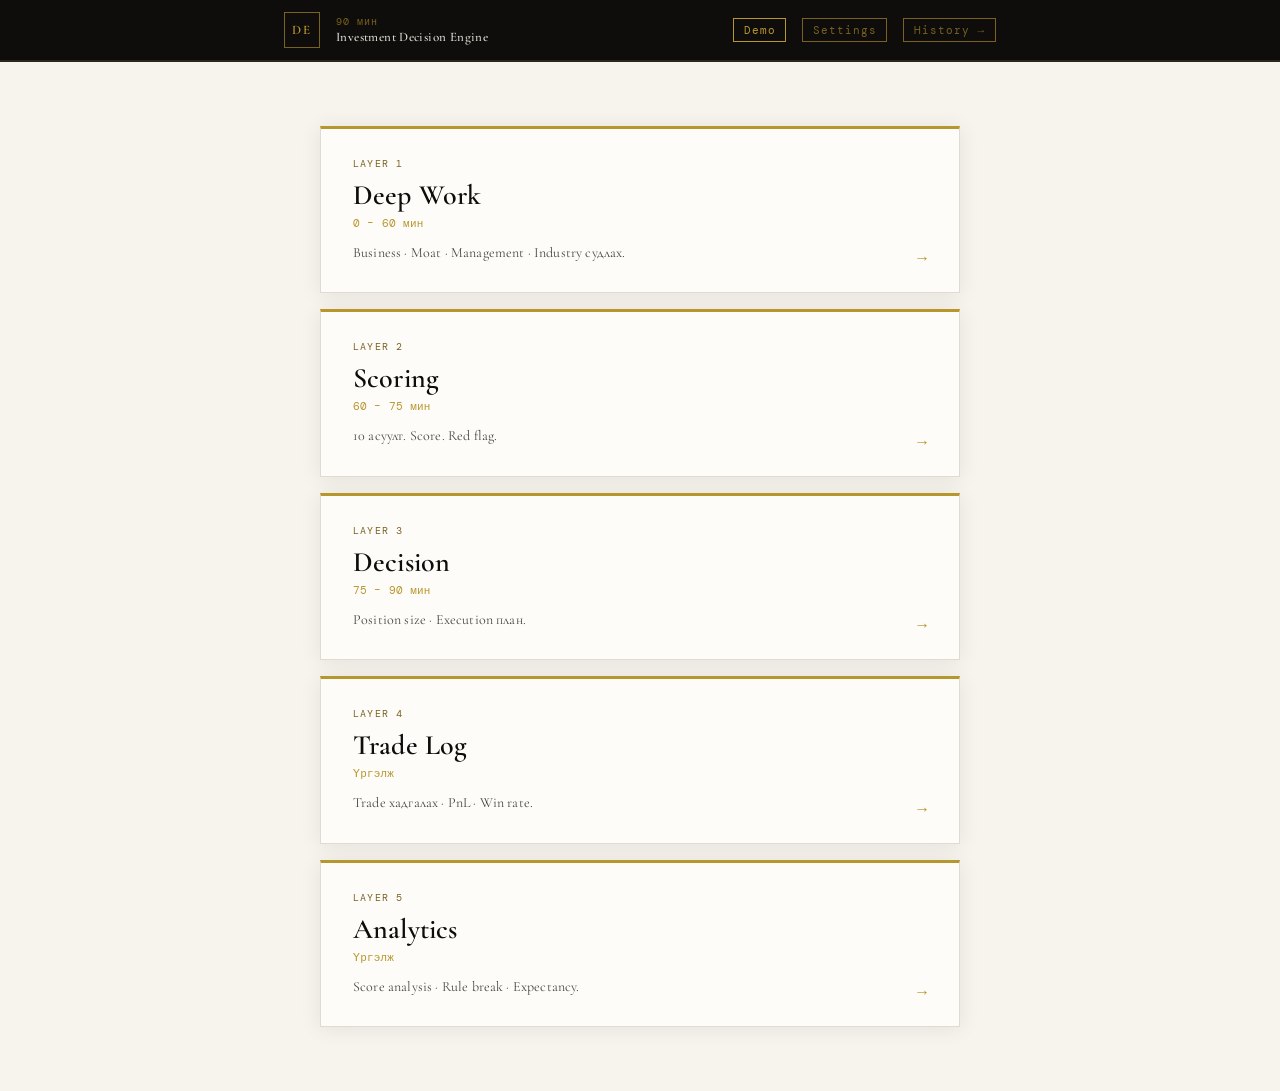
==== commit ac1ed811: "add Demo mode with yfinance" ====
--- a/templates/index.html
+++ b/templates/index.html
@@ -18,6 +18,7 @@
         <span class="header-name">Investment Decision Engine</span>
       </div>
       <div class="header-right">
+        <a href="/demo" class="history-link" style="color:var(--gold);border-color:var(--gold);">Demo</a>
         <a href="/settings" class="history-link">Settings</a>
         <a href="/history" class="history-link">History →</a>
       </div>
@@ -65,7 +66,7 @@
           <div class="home-card-layer">Layer 5</div>
           <div class="home-card-title">Analytics</div>
           <div class="home-card-time">Үргэлж</div>
-          <div class="home-card-desc">Score analysis · Rule break · Expectancy · R multiple.</div>
+          <div class="home-card-desc">Score analysis · Rule break · Expectancy.</div>
           <div class="home-card-arrow">→</div>
         </a>
 
